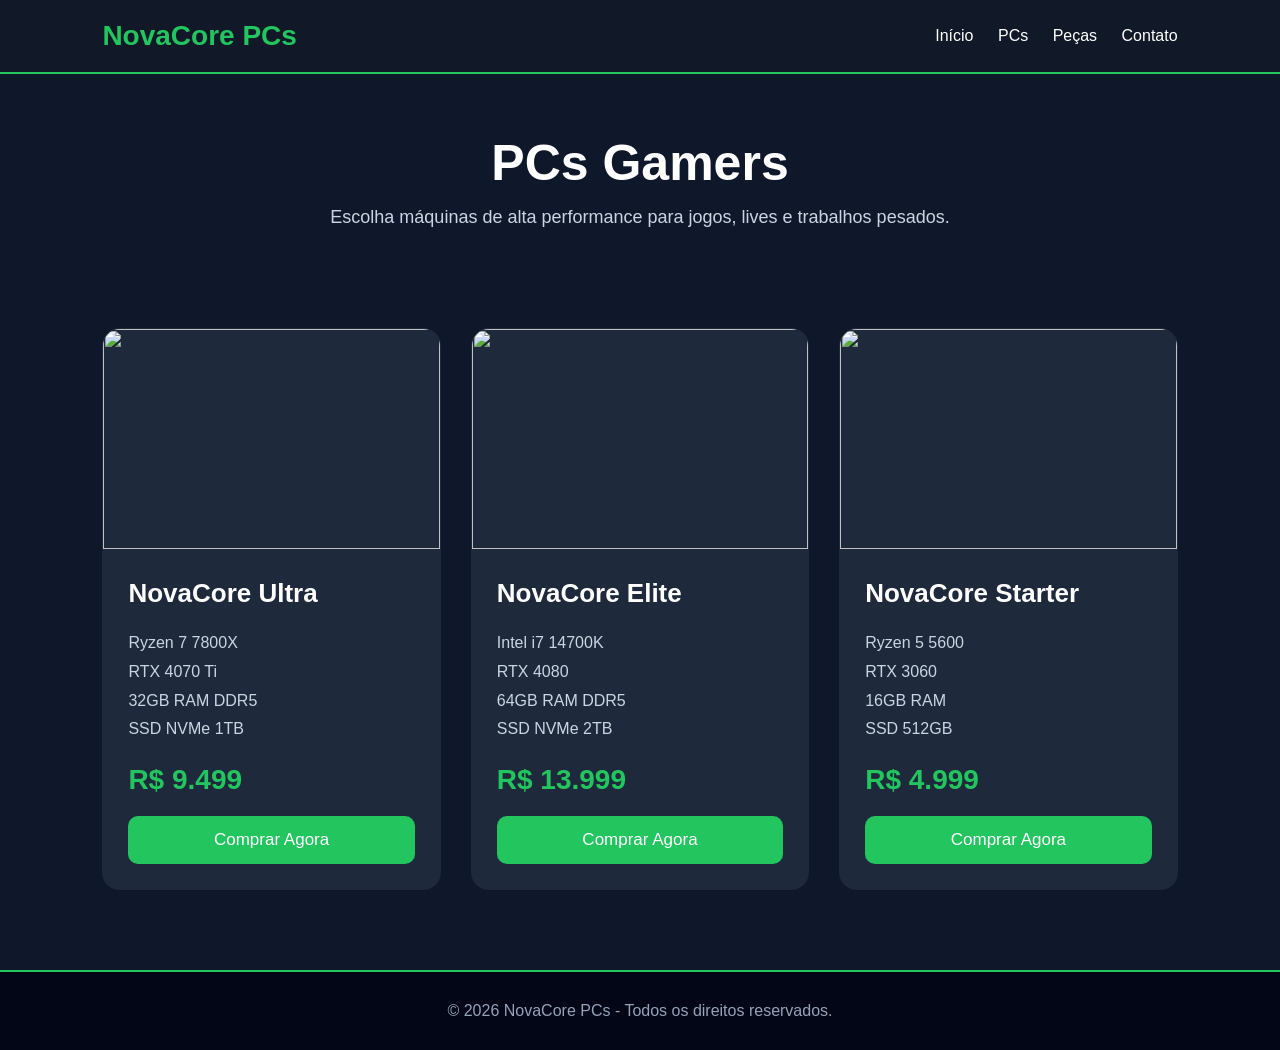
==== pcs.html @ d58b507a "Initial commit" ====
<!DOCTYPE html>
<html lang="pt-BR">
<head>
  <meta charset="UTF-8">
  <meta name="viewport" content="width=device-width, initial-scale=1.0">
  <title>PCs Gamers | NovaCore PCs</title>

  <style>

    *{
      margin:0;
      padding:0;
      box-sizing:border-box;
      font-family:Arial, Helvetica, sans-serif;
    }

    body{
      background:#0f172a;
      color:white;
    }

    header{
      background:#111827;
      padding:20px 8%;
      display:flex;
      justify-content:space-between;
      align-items:center;
      border-bottom:2px solid #22c55e;
    }

    .logo{
      font-size:28px;
      font-weight:bold;
      color:#22c55e;
    }

    nav a{
      color:white;
      text-decoration:none;
      margin-left:20px;
      transition:0.3s;
    }

    nav a:hover{
      color:#22c55e;
    }

    .topo{
      text-align:center;
      padding:60px 20px;
    }

    .topo h1{
      font-size:50px;
      margin-bottom:15px;
    }

    .topo p{
      color:#cbd5e1;
      font-size:18px;
    }

    .pcs{
      padding:40px 8% 80px;
      display:grid;
      grid-template-columns:repeat(auto-fit, minmax(280px,1fr));
      gap:30px;
    }

    .pc-card{
      background:#1e293b;
      border-radius:18px;
      overflow:hidden;
      transition:0.3s;
      border:1px solid transparent;
    }

    .pc-card:hover{
      transform:translateY(-8px);
      border:1px solid #22c55e;
    }

    .pc-card img{
      width:100%;
      height:220px;
      object-fit:cover;
    }

    .pc-info{
      padding:25px;
    }

    .pc-info h2{
      margin-bottom:10px;
      font-size:26px;
    }

    .specs{
      color:#cbd5e1;
      line-height:1.8;
      margin:20px 0;
    }

    .price{
      font-size:28px;
      color:#22c55e;
      font-weight:bold;
      margin-bottom:20px;
    }

    button{
      width:100%;
      padding:14px;
      border:none;
      border-radius:10px;
      background:#22c55e;
      color:white;
      font-size:17px;
      cursor:pointer;
      transition:0.3s;
    }

    button:hover{
      background:#16a34a;
    }

    footer{
      background:#020617;
      padding:30px;
      text-align:center;
      color:#94a3b8;
      border-top:2px solid #22c55e;
    }

    @media(max-width:768px){

      nav{
        display:none;
      }

      .topo h1{
        font-size:38px;
      }

    }

  </style>

</head>
<body>

  <header>

    <div class="logo">NovaCore PCs</div>

    <nav>
      <a href="index.html">Início</a>
      <a href="#">PCs</a>
      <a href="peças.html">Peças</a>
      <a href="contato.html">Contato</a>
    </nav>

  </header>

  <section class="topo">

    <h1>PCs Gamers</h1>

    <p>
      Escolha máquinas de alta performance para jogos, lives e trabalhos pesados.
    </p>

  </section>

  <section class="pcs">

    <div class="pc-card">

      <img src="https://images.unsplash.com/photo-1593640408182-31c70c8268f5?q=80&w=1200&auto=format&fit=crop">

      <div class="pc-info">

        <h2>NovaCore Ultra</h2>

        <div class="specs">
          Ryzen 7 7800X<br>
          RTX 4070 Ti<br>
          32GB RAM DDR5<br>
          SSD NVMe 1TB
        </div>

        <div class="price">R$ 9.499</div>

        <button>Comprar Agora</button>

      </div>

    </div>

    <div class="pc-card">

      <img src="https://images.unsplash.com/photo-1587202372775-e229f172b9d7?q=80&w=1200&auto=format&fit=crop">

      <div class="pc-info">

        <h2>NovaCore Elite</h2>

        <div class="specs">
          Intel i7 14700K<br>
          RTX 4080<br>
          64GB RAM DDR5<br>
          SSD NVMe 2TB
        </div>

        <div class="price">R$ 13.999</div>

        <button>Comprar Agora</button>

      </div>

    </div>

    <div class="pc-card">

      <img src="https://images.unsplash.com/photo-1545239351-1141bd82e8a6?q=80&w=1200&auto=format&fit=crop">

      <div class="pc-info">

        <h2>NovaCore Starter</h2>

        <div class="specs">
          Ryzen 5 5600<br>
          RTX 3060<br>
          16GB RAM<br>
          SSD 512GB
        </div>

        <div class="price">R$ 4.999</div>

        <button>Comprar Agora</button>

      </div>

    </div>

  </section>

  <footer>

    <p>© 2026 NovaCore PCs - Todos os direitos reservados.</p>

  </footer>

</body>
</html>
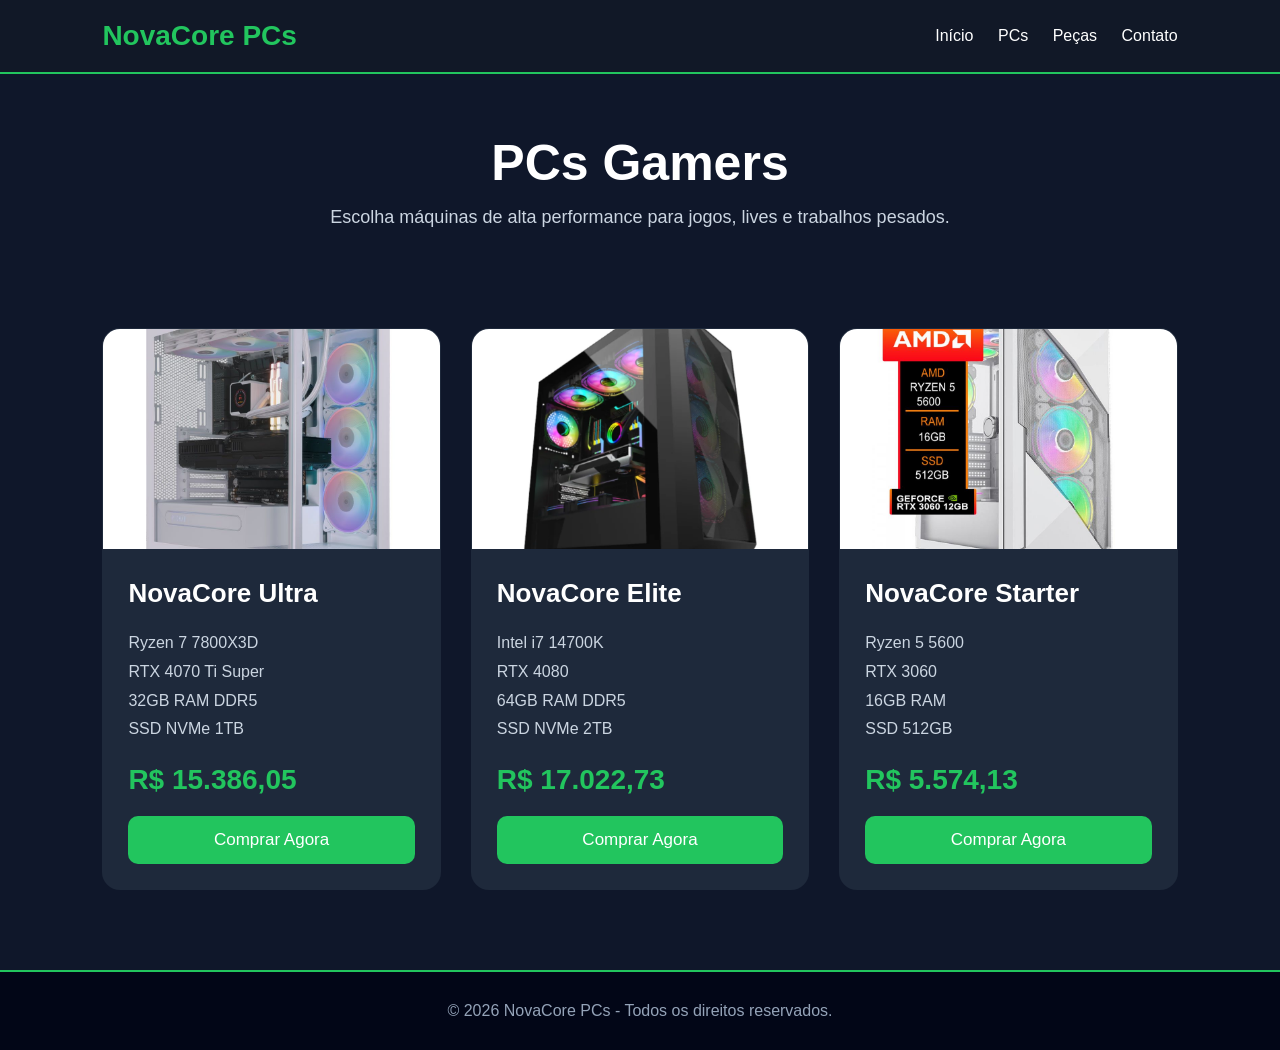
==== commit 8e93bcb0: "Imagens alteradas" ====
--- a/pcs.html
+++ b/pcs.html
@@ -176,20 +176,20 @@
 
     <div class="pc-card">
 
-      <img src="https://images.unsplash.com/photo-1593640408182-31c70c8268f5?q=80&w=1200&auto=format&fit=crop">
+      <img src="imagens/Ryzen-7-7800X3D-RTX-4070-TI-SUPER.jpg">
 
       <div class="pc-info">
 
         <h2>NovaCore Ultra</h2>
 
         <div class="specs">
-          Ryzen 7 7800X<br>
-          RTX 4070 Ti<br>
+          Ryzen 7 7800X3D<br>
+          RTX 4070 Ti Super<br>
           32GB RAM DDR5<br>
           SSD NVMe 1TB
         </div>
 
-        <div class="price">R$ 9.499</div>
+        <div class="price">R$ 15.386,05</div>
 
         <button>Comprar Agora</button>
 
@@ -199,7 +199,7 @@
 
     <div class="pc-card">
 
-      <img src="https://images.unsplash.com/photo-1587202372775-e229f172b9d7?q=80&w=1200&auto=format&fit=crop">
+      <img src="imagens/i7-14700K-64GB.webp">
 
       <div class="pc-info">
 
@@ -212,7 +212,7 @@
           SSD NVMe 2TB
         </div>
 
-        <div class="price">R$ 13.999</div>
+        <div class="price">R$ 17.022,73</div>
 
         <button>Comprar Agora</button>
 
@@ -222,7 +222,7 @@
 
     <div class="pc-card">
 
-      <img src="https://images.unsplash.com/photo-1545239351-1141bd82e8a6?q=80&w=1200&auto=format&fit=crop">
+      <img src="imagens/Ryzen-5-5600-16GB-RTX3060.jpg">
 
       <div class="pc-info">
 
@@ -235,7 +235,7 @@
           SSD 512GB
         </div>
 
-        <div class="price">R$ 4.999</div>
+        <div class="price">R$ 5.574,13</div>
 
         <button>Comprar Agora</button>
 
